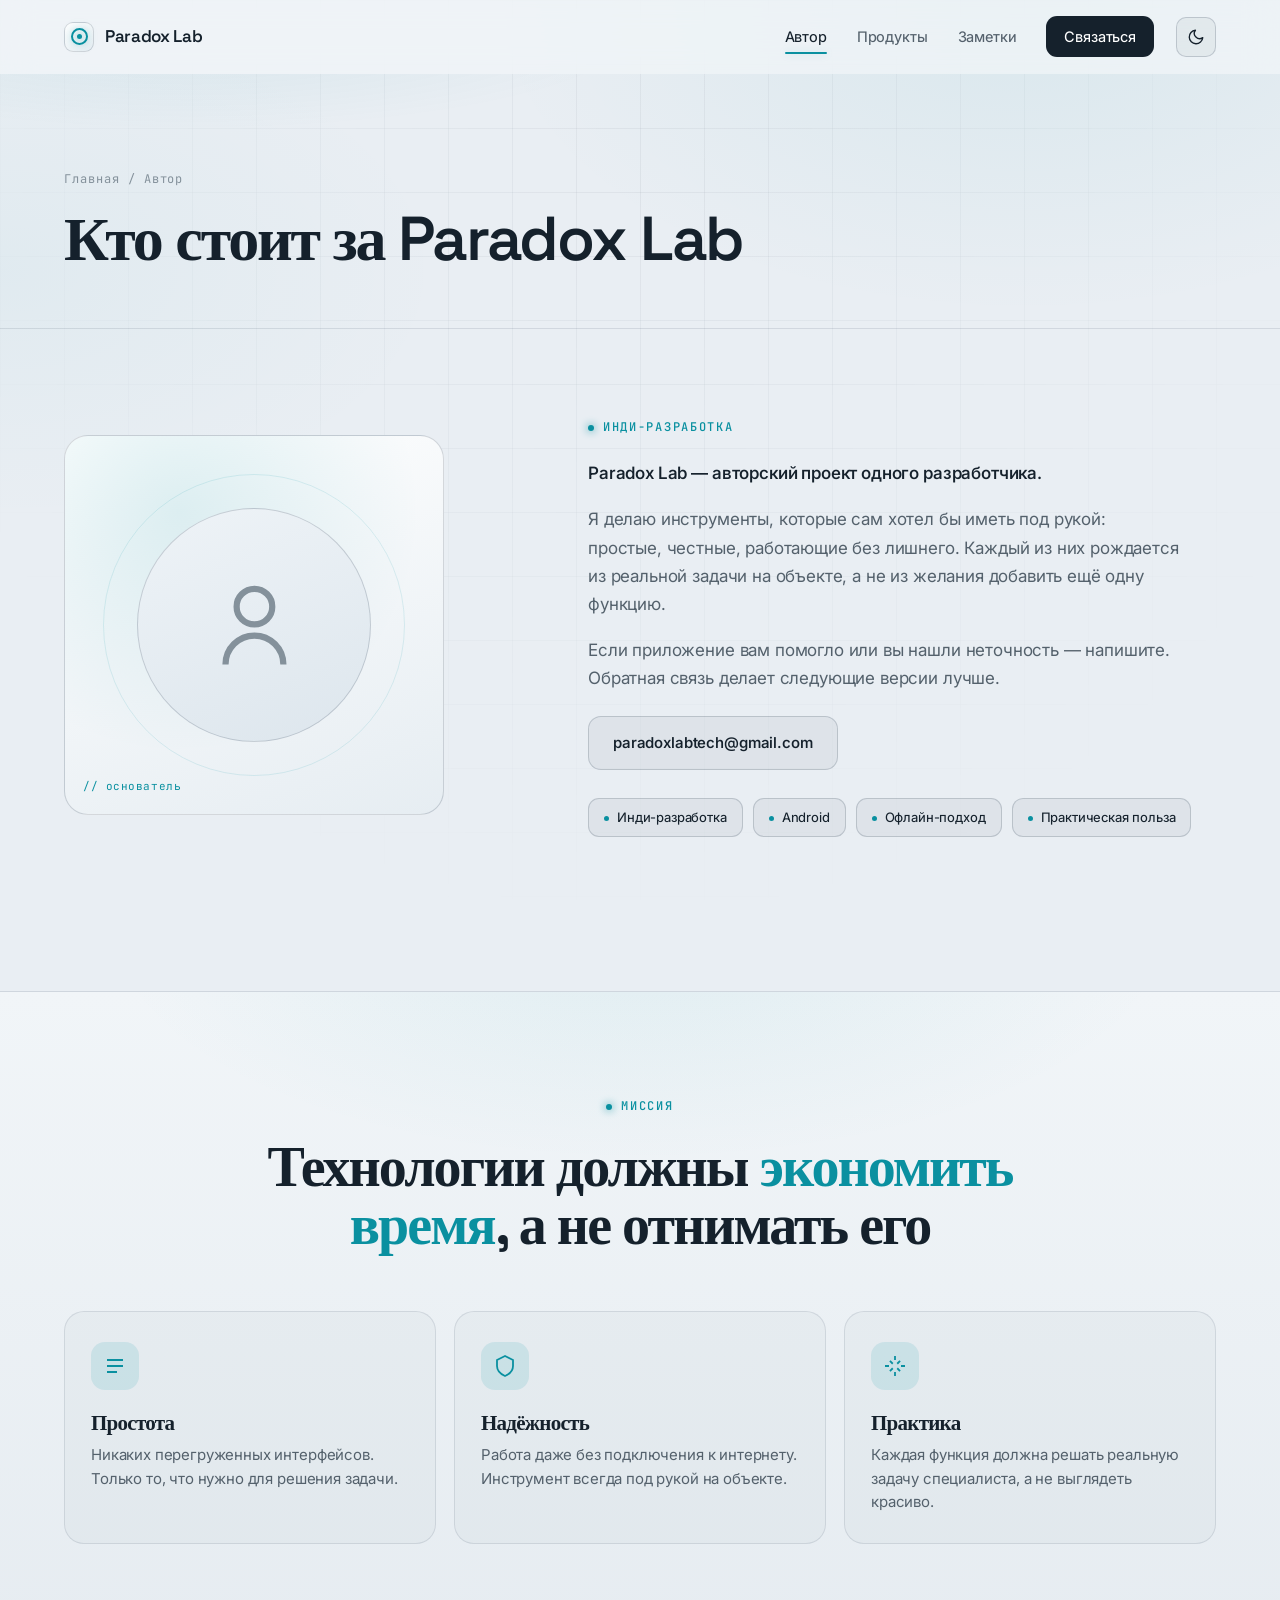
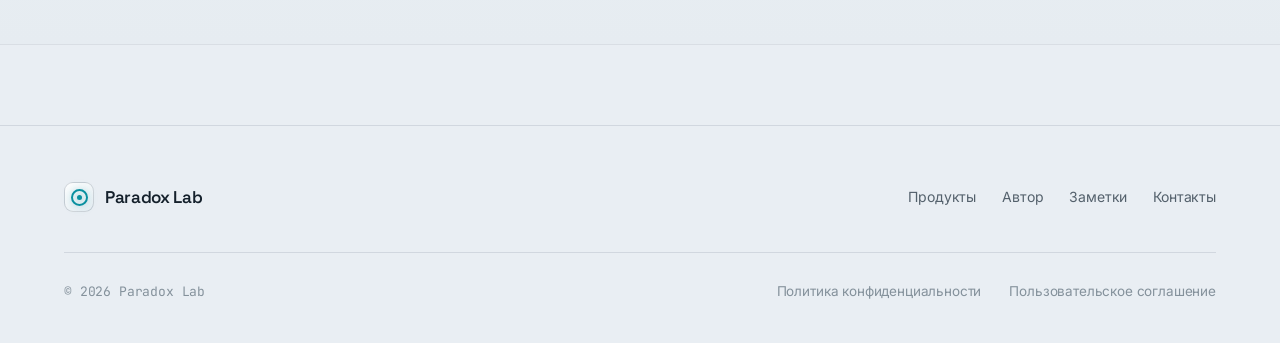
==== author.html @ bbe86b6c "Add files via upload" ====
<!DOCTYPE html>
<html lang="ru">
<head>
<meta charset="UTF-8">
<meta name="viewport" content="width=device-width, initial-scale=1.0">
<meta name="theme-color" content="#111315">
<title>Автор — Paradox Lab</title>
<link rel="icon" href="favicon.svg" type="image/svg+xml">
<link rel="stylesheet" href="styles.css">
<script>(function(){try{var t=localStorage.getItem('pl-theme');if(!t)t=matchMedia('(prefers-color-scheme: light)').matches?'light':'dark';document.documentElement.setAttribute('data-theme',t);}catch(e){}})();</script>
<style>
.author{padding:clamp(48px,7vw,84px) 0}
.author-grid{display:grid;grid-template-columns:.85fr 1.15fr;gap:60px;align-items:center}
.author-photo{position:relative;aspect-ratio:1;max-width:380px;border-radius:var(--radius-l);background:linear-gradient(160deg,var(--photo-1),var(--photo-2));border:1px solid var(--line-2);overflow:hidden;display:grid;place-items:center}
.author-photo::before{content:"";position:absolute;inset:0;background:radial-gradient(circle at 30% 20%,rgba(var(--accent-rgb),.12),transparent 60%)}
.author-photo .av{width:62%;height:62%;border-radius:50%;background:linear-gradient(160deg,var(--av-1),var(--av-2));border:1px solid var(--line-2);display:grid;place-items:center;position:relative;z-index:1}
.author-photo .av svg{width:46%;height:46%;stroke:var(--muted-2);fill:none;stroke-width:1.4}
.author-photo .ring{position:absolute;width:80%;height:80%;border:1px solid var(--accent-dim);border-radius:50%;z-index:0}
.author-photo .frame-tag{position:absolute;bottom:18px;left:18px;font-family:'JetBrains Mono';font-size:11px;color:var(--accent);z-index:2;letter-spacing:.05em}
.author-body p{color:var(--muted);font-size:17px;line-height:1.65;margin-bottom:18px;max-width:54ch}
.author-body p strong{color:var(--text);font-weight:550}

.mission{padding:clamp(60px,8vw,100px) 0;margin-top:clamp(40px,6vw,70px);background:linear-gradient(180deg,var(--panel-2),var(--panel-1));border-top:1px solid var(--line);border-bottom:1px solid var(--line);position:relative;overflow:hidden}
.mission::before{content:"";position:absolute;inset:0;background:radial-gradient(70% 60% at 50% -10%,rgba(var(--accent-rgb),.08),transparent 60%);pointer-events:none}
.mission-head{max-width:880px;margin:0 auto 56px;text-align:center}
.mission-head h2{font-size:clamp(30px,4.8vw,56px);font-weight:600}
.mission-cards{display:grid;grid-template-columns:repeat(3,1fr);gap:18px}
.mcard{background:var(--surface-1);border:1px solid var(--line);border-radius:var(--radius);padding:30px 26px;transition:border-color .3s,transform .3s,background .3s}
.mcard:hover{border-color:var(--accent-dim);transform:translateY(-4px);background:rgba(var(--accent-rgb),.03)}
.mcard .ic{width:48px;height:48px;border-radius:14px;background:var(--accent-dim);display:grid;place-items:center;margin-bottom:22px}
.mcard .ic svg{width:24px;height:24px;stroke:var(--accent);fill:none;stroke-width:1.8}
.mcard h3{font-size:21px;margin-bottom:10px;font-weight:600}
.mcard p{color:var(--muted);font-size:15px;line-height:1.55}

@media(max-width:960px){
  .author-grid{grid-template-columns:1fr;gap:48px}
  .author-photo{margin:0 auto}
  .mission-cards{grid-template-columns:1fr}
}
</style>
</head>
<body>
<div class="bg-field"></div>
<div class="bg-grid"></div>

<nav id="nav">
  <div class="nav-in">
    <a href="index.html" class="brand"><span class="glyph"></span>Paradox Lab</a>
    <div class="nav-links" id="navLinks">
      <a href="author.html" class="active">Автор</a>
      <a href="products.html">Продукты</a>
      <a href="notes.html">Заметки</a>
      <a href="contact.html" class="nav-cta">Связаться</a>
    </div>
    <button class="theme-toggle" id="themeToggle" aria-label="Сменить тему" title="Сменить тему"><svg class="ic-sun" viewBox="0 0 24 24"><circle cx="12" cy="12" r="4"/><path d="M12 2v2M12 20v2M4.93 4.93l1.41 1.41M17.66 17.66l1.41 1.41M2 12h2M20 12h2M6.34 17.66l-1.41 1.41M19.07 4.93l-1.41 1.41"/></svg><svg class="ic-moon" viewBox="0 0 24 24"><path d="M21 12.79A9 9 0 1 1 11.21 3 7 7 0 0 0 21 12.79z"/></svg></button>
    <button class="nav-toggle" id="navToggle" aria-label="Меню">☰</button>
  </div>
</nav>

<main>
<header class="page-head">
  <div class="wrap reveal in">
    <div class="crumb"><a href="index.html">Главная</a> / Автор</div>
    <h1>Кто стоит за Paradox Lab</h1>
  </div>
</header>

<section class="author">
  <div class="wrap">
    <div class="author-grid">
      <div class="author-photo reveal">
        <div class="ring"></div>
        <div class="av"><svg viewBox="0 0 24 24"><circle cx="12" cy="8" r="4"/><path d="M5.5 21a6.5 6.5 0 0 1 13 0"/></svg></div>
        <span class="frame-tag">// основатель</span>
      </div>
      <div class="author-body reveal" data-d="1">
        <span class="eyebrow">Инди-разработка</span>
        <p><strong>Paradox Lab — авторский проект одного разработчика.</strong></p>
        <p>Я делаю инструменты, которые сам хотел бы иметь под рукой: простые, честные, работающие без лишнего. Каждый из них рождается из реальной задачи на объекте, а не из желания добавить ещё одну функцию.</p>
        <p>Если приложение вам помогло или вы нашли неточность — напишите. Обратная связь делает следующие версии лучше.</p>
        <a href="mailto:paradoxlabtech@gmail.com" class="btn btn-ghost" style="margin-top:6px">paradoxlabtech@gmail.com</a>
        <div class="tags">
          <span class="tag">Инди-разработка</span>
          <span class="tag">Android</span>
          <span class="tag">Офлайн-подход</span>
          <span class="tag">Практическая польза</span>
        </div>
      </div>
    </div>
  </div>
</section>

<section class="mission">
  <div class="wrap">
    <div class="mission-head reveal">
      <span class="eyebrow" style="justify-content:center">Миссия</span>
      <h2>Технологии должны <span class="hl">экономить время</span>, а не отнимать его</h2>
    </div>
    <div class="mission-cards">
      <div class="mcard reveal" data-d="1">
        <span class="ic"><svg viewBox="0 0 24 24"><path d="M4 12h16M4 6h16M4 18h10"/></svg></span>
        <h3>Простота</h3>
        <p>Никаких перегруженных интерфейсов. Только то, что нужно для решения задачи.</p>
      </div>
      <div class="mcard reveal" data-d="2">
        <span class="ic"><svg viewBox="0 0 24 24"><path d="M12 2 4 6v6c0 5 3.5 8 8 10 4.5-2 8-5 8-10V6z"/></svg></span>
        <h3>Надёжность</h3>
        <p>Работа даже без подключения к интернету. Инструмент всегда под рукой на объекте.</p>
      </div>
      <div class="mcard reveal" data-d="3">
        <span class="ic"><svg viewBox="0 0 24 24"><path d="M12 2v4m0 12v4m10-10h-4M6 12H2m15.07-5.07-2.83 2.83M9.76 14.24l-2.83 2.83m10.14 0-2.83-2.83M9.76 9.76 6.93 6.93"/></svg></span>
        <h3>Практика</h3>
        <p>Каждая функция должна решать реальную задачу специалиста, а не выглядеть красиво.</p>
      </div>
    </div>
  </div>
</section>
</main>

<footer>
  <div class="wrap">
    <div class="foot-grid">
      <a href="index.html" class="brand"><span class="glyph"></span>Paradox Lab</a>
      <div class="foot-nav">
        <a href="products.html">Продукты</a><a href="author.html">Автор</a><a href="notes.html">Заметки</a><a href="contact.html">Контакты</a>
      </div>
    </div>
    <div class="foot-bottom">
      <span class="copyright">© 2026 Paradox Lab</span>
      <div class="foot-links"><a href="privacy.html">Политика конфиденциальности</a><a href="terms.html">Пользовательское соглашение</a></div>
    </div>
  </div>
</footer>
<script src="app.js"></script>
</body>
</html>
---- styles.css ----
@import url('https://fonts.googleapis.com/css2?family=Space+Grotesk:wght@400;500;600;700&family=Inter:wght@400;450;500;600&family=JetBrains+Mono:wght@400;500&display=swap');

:root{
  --bg:#111315;--bg-2:#15181b;--bg-3:#0c0e10;--surface:#181c1f;
  --line:rgba(255,255,255,.07);--line-2:rgba(255,255,255,.12);
  --text:#eef1f2;--muted:#9aa3a7;--muted-2:#6b7479;
  --accent:#28d4d4;--accent-rgb:40,212,212;--accent-dim:rgba(var(--accent-rgb),.14);--accent-glow:rgba(var(--accent-rgb),.32);
  --sel-fg:#04181b;--on-accent:#04181b;--notch:#070809;
  --surface-1:rgba(255,255,255,.02);--surface-2:rgba(255,255,255,.04);--surface-3:rgba(255,255,255,.035);
  --hover-1:rgba(255,255,255,.08);--hover-soft:rgba(var(--accent-rgb),.03);
  --nav-bg:rgba(17,19,21,.66);--nav-bg-scrolled:rgba(17,19,21,.82);--nav-bg-mobile:rgba(13,15,17,.97);
  --glyph-1:#1c2226;--glyph-2:#0f1316;--btn-solid-fg:#0d0f11;
  --phone-1:#23282c;--phone-2:#0d1012;--panel-1:#0a0c0e;--panel-2:#0d0f11;
  --photo-1:#1a1f23;--photo-2:#0e1114;--av-1:#222a2e;--av-2:#13171a;
  --thumb-1:#13181b;--thumb-2:#0c0f11;--rav-1:#1f262a;--rav-2:#13181b;
  --radius-s:16px;--radius:20px;--radius-l:24px;--max:1200px;
  --ease:cubic-bezier(.22,.61,.36,1);
}
html[data-theme="light"]{
  --bg:#e9eef3;--bg-2:#dde5ec;--bg-3:#ffffff;--surface:#ffffff;
  --line:rgba(22,42,62,.11);--line-2:rgba(22,42,62,.18);
  --text:#15212c;--muted:#54616c;--muted-2:#84919b;
  --accent:#0a90a0;--accent-rgb:10,144,160;--accent-dim:rgba(var(--accent-rgb),.12);--accent-glow:rgba(var(--accent-rgb),.20);
  --sel-fg:#ffffff;--notch:#c5cfd8;
  --surface-1:rgba(22,42,62,.025);--surface-2:rgba(22,42,62,.05);--surface-3:#ffffff;
  --hover-1:rgba(22,42,62,.06);--hover-soft:rgba(var(--accent-rgb),.06);
  --nav-bg:rgba(241,245,248,.72);--nav-bg-scrolled:rgba(241,245,248,.9);--nav-bg-mobile:rgba(241,245,248,.98);
  --glyph-1:#ffffff;--glyph-2:#e6edf2;--btn-solid-fg:#ffffff;
  --phone-1:#e3e9ef;--phone-2:#c7d0d9;--panel-1:#e6ecf1;--panel-2:#f1f5f8;
  --photo-1:#ffffff;--photo-2:#e6edf2;--av-1:#eef3f7;--av-2:#dde6ed;
  --thumb-1:#e8eef3;--thumb-2:#f2f6f9;--rav-1:#e8eef3;--rav-2:#dbe4ec;
}
*{margin:0;padding:0;box-sizing:border-box}
html{scroll-behavior:smooth;-webkit-text-size-adjust:100%}
body{background:var(--bg);color:var(--text);font-family:'Inter',system-ui,sans-serif;font-size:16px;line-height:1.6;-webkit-font-smoothing:antialiased;overflow-x:hidden;letter-spacing:-.01em;min-height:100vh;display:flex;flex-direction:column}
::selection{background:var(--accent);color:var(--sel-fg)}
body{transition:background .3s var(--ease),color .3s var(--ease)}
a{color:inherit}
.wrap{max-width:var(--max);margin:0 auto;padding:0 24px;width:100%}
main{flex:1}

/* background */
.bg-field{position:fixed;inset:0;z-index:-2;pointer-events:none;background:radial-gradient(60% 50% at 80% 0%,rgba(var(--accent-rgb),.07),transparent 70%),radial-gradient(50% 40% at 0% 30%,rgba(var(--accent-rgb),.04),transparent 70%),var(--bg)}
.bg-grid{position:fixed;inset:0;z-index:-1;pointer-events:none;opacity:.5;background-image:linear-gradient(var(--line) 1px,transparent 1px),linear-gradient(90deg,var(--line) 1px,transparent 1px);background-size:64px 64px;-webkit-mask-image:radial-gradient(circle at 50% 20%,#000,transparent 80%);mask-image:radial-gradient(circle at 50% 20%,#000,transparent 80%)}

/* nav */
nav{position:sticky;top:0;z-index:100;backdrop-filter:blur(16px);-webkit-backdrop-filter:blur(16px);background:var(--nav-bg);border-bottom:1px solid transparent;transition:border-color .3s,background .3s}
nav.scrolled{border-color:var(--line);background:var(--nav-bg-scrolled)}
.nav-in{max-width:var(--max);margin:0 auto;padding:16px 24px;display:flex;align-items:center;justify-content:flex-start;gap:22px}
.brand{display:flex;align-items:center;gap:11px;font-family:'Space Grotesk';font-weight:600;font-size:17px;letter-spacing:-.02em;text-decoration:none;color:var(--text)}
.brand .glyph{width:30px;height:30px;border-radius:9px;position:relative;background:linear-gradient(145deg,var(--glyph-1),var(--glyph-2));border:1px solid var(--line-2);display:grid;place-items:center;flex-shrink:0}
.brand .glyph::before{content:"";width:13px;height:13px;border:2px solid var(--accent);border-radius:50%;box-shadow:0 0 12px var(--accent-glow)}
.brand .glyph::after{content:"";position:absolute;width:5px;height:5px;background:var(--accent);border-radius:50%;box-shadow:0 0 8px var(--accent)}
.nav-links{display:flex;align-items:center;gap:30px;margin-left:auto}
.nav-links a{color:var(--muted);text-decoration:none;font-size:14.5px;font-weight:450;transition:color .2s}
.nav-links a:hover,.nav-links a.active{color:var(--text)}
.nav-links a.active{position:relative}
.nav-links a.active::after{content:"";position:absolute;bottom:-6px;left:0;right:0;height:2px;background:var(--accent);border-radius:2px;box-shadow:0 0 8px var(--accent-glow)}
.nav-cta{padding:9px 18px;border-radius:11px;background:var(--text);color:var(--btn-solid-fg)!important;font-weight:550;font-size:14px;cursor:pointer;transition:transform .2s,box-shadow .2s;text-decoration:none}
.nav-cta:hover{transform:translateY(-1px);box-shadow:0 8px 24px rgba(0,0,0,.4)}
.nav-cta.active::after{display:none}
.nav-toggle{display:none;background:none;border:1px solid var(--line-2);border-radius:10px;width:40px;height:40px;color:var(--text);cursor:pointer;font-size:18px}
.theme-toggle{background:var(--surface-2);border:1px solid var(--line-2);border-radius:10px;width:40px;height:40px;color:var(--text);cursor:pointer;display:grid;place-items:center;flex-shrink:0;transition:background .2s,transform .2s,color .2s}
.theme-toggle:hover{background:var(--hover-1);transform:translateY(-1px);color:var(--accent)}
.theme-toggle svg{width:18px;height:18px;fill:none;stroke:currentColor;stroke-width:1.8;stroke-linecap:round;stroke-linejoin:round;display:block}
.theme-toggle .ic-moon{display:none}
html[data-theme="light"] .theme-toggle .ic-sun{display:none}
html[data-theme="light"] .theme-toggle .ic-moon{display:block}

/* buttons */
.btn{display:inline-flex;align-items:center;gap:9px;padding:14px 24px;border-radius:13px;font-weight:550;font-size:15px;text-decoration:none;cursor:pointer;border:1px solid transparent;transition:transform .22s var(--ease),box-shadow .22s,background .22s,border-color .22s;letter-spacing:-.01em}
.btn-primary{background:var(--accent);color:var(--on-accent);box-shadow:0 0 0 1px rgba(var(--accent-rgb),.4),0 8px 30px -8px var(--accent-glow)}
.btn-primary:hover{transform:translateY(-2px);box-shadow:0 0 0 1px rgba(var(--accent-rgb),.5),0 14px 40px -8px var(--accent-glow)}
.btn-ghost{background:var(--surface-2);color:var(--text);border-color:var(--line-2)}
.btn-ghost:hover{background:var(--hover-1);transform:translateY(-2px)}
.btn .arr{transition:transform .25s var(--ease)}
.btn:hover .arr{transform:translateX(3px)}

/* headings */
.eyebrow{display:inline-flex;align-items:center;gap:9px;font-family:'JetBrains Mono';font-size:12px;font-weight:500;letter-spacing:.14em;text-transform:uppercase;color:var(--accent);margin-bottom:22px}
.eyebrow::before{content:"";width:6px;height:6px;border-radius:50%;background:var(--accent);box-shadow:0 0 8px var(--accent)}
h1,h2,h3{font-family:'Space Grotesk';letter-spacing:-.035em;line-height:1.04;font-weight:600}
.sec-title{font-size:clamp(30px,4.5vw,52px);margin-bottom:18px}
.sec-sub{color:var(--muted);font-size:clamp(16px,2vw,18.5px);max-width:620px;line-height:1.55}
.hl{color:var(--accent)}

/* page header (inner pages) */
.page-head{padding:clamp(56px,8vw,96px) 0 clamp(36px,5vw,56px);border-bottom:1px solid var(--line);position:relative;overflow:hidden}
.page-head::before{content:"";position:absolute;inset:0;background:radial-gradient(60% 70% at 15% -20%,rgba(var(--accent-rgb),.08),transparent 60%);pointer-events:none}
.page-head .crumb{font-family:'JetBrains Mono';font-size:12px;color:var(--muted-2);letter-spacing:.08em;margin-bottom:18px}
.page-head .crumb a{color:var(--muted-2);text-decoration:none;transition:color .2s}
.page-head .crumb a:hover{color:var(--accent)}
.page-head h1{font-size:clamp(34px,5.5vw,62px);font-weight:600;max-width:18ch;position:relative}
.page-head p{color:var(--muted);font-size:clamp(16px,2vw,18.5px);max-width:54ch;margin-top:20px;line-height:1.6;position:relative}

/* reveal */
.reveal{opacity:0;transform:translateY(26px);transition:opacity .8s var(--ease),transform .8s var(--ease)}
.reveal.in{opacity:1;transform:none}
.reveal[data-d="1"]{transition-delay:.08s}.reveal[data-d="2"]{transition-delay:.16s}.reveal[data-d="3"]{transition-delay:.24s}.reveal[data-d="4"]{transition-delay:.32s}

/* tags */
.tags{display:flex;flex-wrap:wrap;gap:10px;margin-top:28px}
.tag{font-size:13px;color:var(--text);padding:8px 15px;border-radius:11px;background:var(--surface-2);border:1px solid var(--line-2);font-weight:450}
.tag::before{content:"";display:inline-block;width:5px;height:5px;border-radius:50%;background:var(--accent);margin-right:8px;vertical-align:middle}

/* footer */
footer{border-top:1px solid var(--line);padding:56px 0 40px;margin-top:80px}
.foot-grid{display:flex;align-items:center;justify-content:space-between;gap:24px;flex-wrap:wrap;margin-bottom:40px}
.foot-nav{display:flex;gap:26px;flex-wrap:wrap}
.foot-nav a{color:var(--muted);text-decoration:none;font-size:14px;transition:color .2s}
.foot-nav a:hover{color:var(--text)}
.foot-links{display:flex;gap:28px;flex-wrap:wrap}
.foot-links a{color:var(--muted-2);text-decoration:none;font-size:13.5px;transition:color .2s}
.foot-links a:hover{color:var(--text)}
.foot-bottom{border-top:1px solid var(--line);padding-top:28px;display:flex;justify-content:space-between;align-items:center;gap:16px;flex-wrap:wrap}
.copyright{color:var(--muted-2);font-size:13px;font-family:'JetBrains Mono'}
.foot-made{color:var(--muted-2);font-size:13px}
.foot-made .dot{color:var(--accent)}

/* ---- phone mockup (shared) ---- */
.phone{position:relative;width:280px;height:570px;border-radius:42px;background:linear-gradient(160deg,var(--phone-1),var(--phone-2));padding:11px;box-shadow:0 40px 90px -30px rgba(0,0,0,.55),0 0 0 1px var(--line);z-index:2}
.phone .screen{width:100%;height:100%;border-radius:32px;background:var(--bg-3);overflow:hidden;position:relative;border:1px solid var(--line)}
.phone .notch{position:absolute;top:11px;left:50%;transform:translateX(-50%);width:96px;height:26px;background:var(--notch);border-radius:0 0 16px 16px;z-index:5}
.app{padding:46px 16px 18px;height:100%;display:flex;flex-direction:column;font-size:12px}
.app-top{display:flex;align-items:center;justify-content:space-between;margin-bottom:18px}
.app-logo{display:flex;align-items:center;gap:8px;font-family:'Space Grotesk';font-weight:600;font-size:13px}
.app-logo .b{width:22px;height:22px;border-radius:7px;background:var(--accent-dim);display:grid;place-items:center}
.app-logo .b svg{width:13px;height:13px;stroke:var(--accent);fill:none;stroke-width:2}
.app-pill{font-family:'JetBrains Mono';font-size:8.5px;letter-spacing:.08em;color:var(--accent);border:1px solid var(--accent-dim);padding:3px 7px;border-radius:20px}
.app-card{background:var(--surface-3);border:1px solid var(--line);border-radius:14px;padding:13px;margin-bottom:11px}
.app-card .lbl{color:var(--muted-2);font-size:9px;letter-spacing:.06em;text-transform:uppercase;margin-bottom:7px;font-family:'JetBrains Mono'}
.app-row{display:flex;justify-content:space-between;align-items:baseline;margin-bottom:5px}
.app-row .k{color:var(--muted);font-size:11px}
.app-row .v{font-family:'Space Grotesk';font-weight:600;font-size:13px;color:var(--text)}
.app-row .v.acc{color:var(--accent)}
.gbar{height:6px;border-radius:6px;background:var(--surface-2);overflow:hidden;margin-top:9px}
.gbar i{display:block;height:100%;width:62%;background:linear-gradient(90deg,var(--accent),rgba(var(--accent-rgb),.5));border-radius:6px;box-shadow:0 0 12px var(--accent-glow)}
.app-result{margin-top:auto;background:linear-gradient(150deg,var(--accent-dim),rgba(var(--accent-rgb),.04));border:1px solid var(--accent-dim);border-radius:14px;padding:13px;text-align:center}
.app-result .big{font-family:'Space Grotesk';font-weight:700;font-size:26px;color:var(--accent);line-height:1;margin:3px 0 4px}
.app-result .cap{font-size:9.5px;color:var(--muted)}
.app-tabs{display:flex;justify-content:space-around;padding-top:12px;margin-top:11px;border-top:1px solid var(--line)}
.app-tabs span{width:5px;height:5px;border-radius:50%;background:var(--line-2)}
.app-tabs span.on{background:var(--accent);box-shadow:0 0 8px var(--accent)}

/* responsive base */
@media(max-width:680px){
  .wrap{padding:0 18px}
  .nav-links{display:none}
  .nav-links.open{display:flex;position:absolute;top:100%;left:0;right:0;flex-direction:column;align-items:flex-start;gap:18px;background:var(--nav-bg-mobile);backdrop-filter:blur(16px);padding:24px;border-bottom:1px solid var(--line)}
  .nav-links.open a.active::after{display:none}
  .nav-toggle{display:grid;place-items:center}
  .theme-toggle{margin-left:auto}
  .foot-bottom{flex-direction:column;align-items:flex-start}
}
@media(prefers-reduced-motion:reduce){*{animation:none!important}.reveal{opacity:1;transform:none;transition:none}}
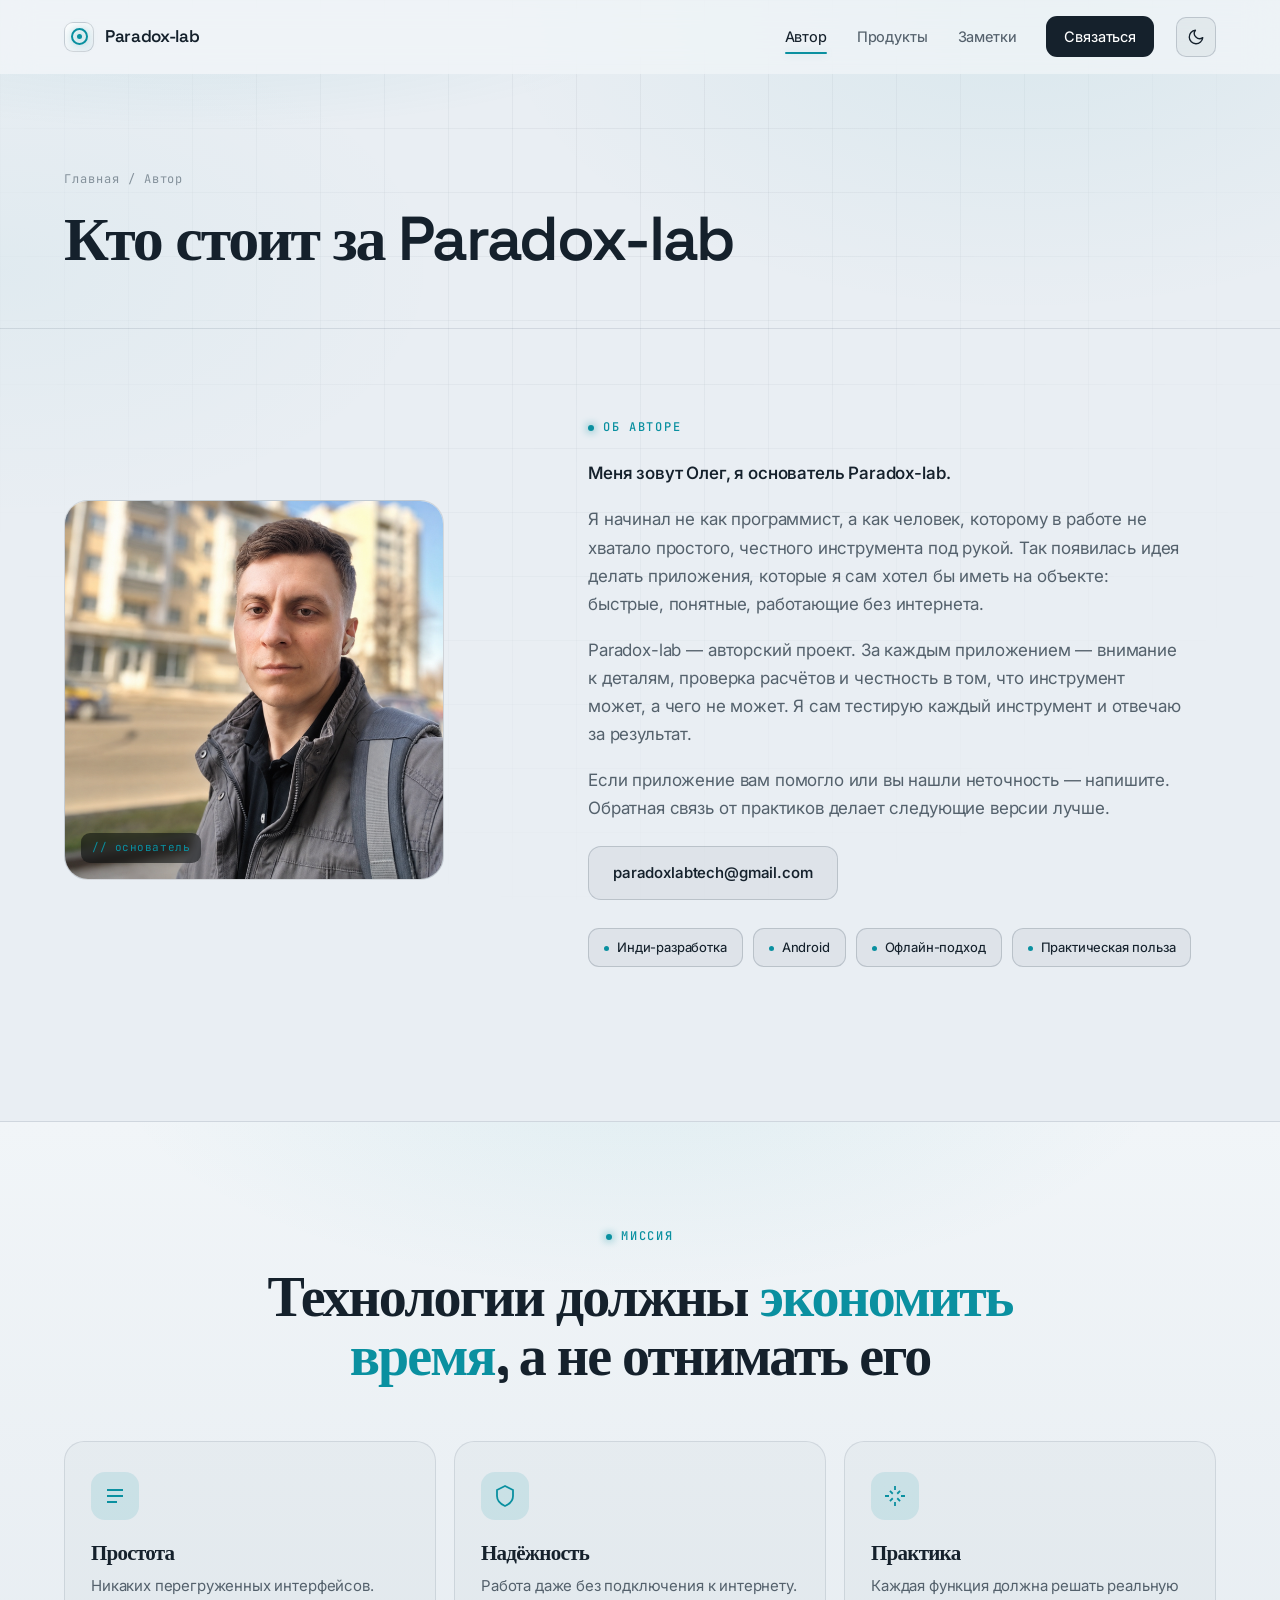
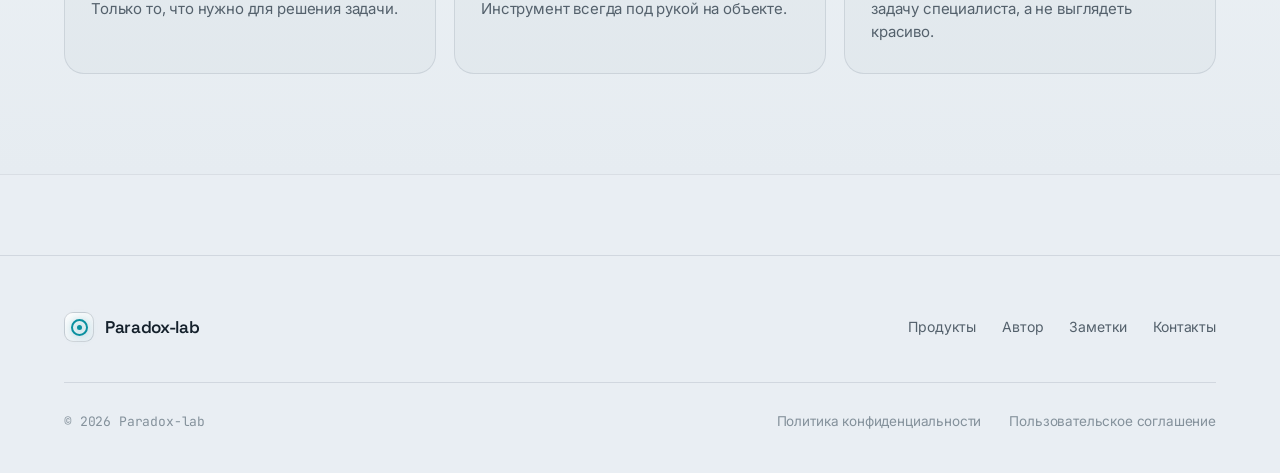
==== commit 04b1823c: "Add files via upload" ====
--- a/author.html
+++ b/author.html
@@ -4,7 +4,7 @@
 <meta charset="UTF-8">
 <meta name="viewport" content="width=device-width, initial-scale=1.0">
 <meta name="theme-color" content="#111315">
-<title>Автор — Paradox Lab</title>
+<title>Автор — Paradox-lab</title>
 <link rel="icon" href="favicon.svg" type="image/svg+xml">
 <link rel="stylesheet" href="styles.css">
 <script>(function(){try{var t=localStorage.getItem('pl-theme');if(!t)t=matchMedia('(prefers-color-scheme: light)').matches?'light':'dark';document.documentElement.setAttribute('data-theme',t);}catch(e){}})();</script>
@@ -16,7 +16,8 @@
 .author-photo .av{width:62%;height:62%;border-radius:50%;background:linear-gradient(160deg,var(--av-1),var(--av-2));border:1px solid var(--line-2);display:grid;place-items:center;position:relative;z-index:1}
 .author-photo .av svg{width:46%;height:46%;stroke:var(--muted-2);fill:none;stroke-width:1.4}
 .author-photo .ring{position:absolute;width:80%;height:80%;border:1px solid var(--accent-dim);border-radius:50%;z-index:0}
-.author-photo .frame-tag{position:absolute;bottom:18px;left:18px;font-family:'JetBrains Mono';font-size:11px;color:var(--accent);z-index:2;letter-spacing:.05em}
+.author-photo .photo-img{position:absolute;inset:0;width:100%;height:100%;object-fit:cover;z-index:1}
+.author-photo .frame-tag{position:absolute;bottom:16px;left:16px;font-family:'JetBrains Mono';font-size:11px;color:var(--accent);z-index:2;letter-spacing:.05em;background:rgba(8,12,14,.55);padding:6px 11px;border-radius:9px;backdrop-filter:blur(4px);-webkit-backdrop-filter:blur(4px)}
 .author-body p{color:var(--muted);font-size:17px;line-height:1.65;margin-bottom:18px;max-width:54ch}
 .author-body p strong{color:var(--text);font-weight:550}
 
@@ -45,7 +46,7 @@
 
 <nav id="nav">
   <div class="nav-in">
-    <a href="index.html" class="brand"><span class="glyph"></span>Paradox Lab</a>
+    <a href="index.html" class="brand"><span class="glyph"></span>Paradox-lab</a>
     <div class="nav-links" id="navLinks">
       <a href="author.html" class="active">Автор</a>
       <a href="products.html">Продукты</a>
@@ -61,7 +62,7 @@
 <header class="page-head">
   <div class="wrap reveal in">
     <div class="crumb"><a href="index.html">Главная</a> / Автор</div>
-    <h1>Кто стоит за Paradox Lab</h1>
+    <h1>Кто стоит за Paradox-lab</h1>
   </div>
 </header>
 
@@ -69,15 +70,15 @@
   <div class="wrap">
     <div class="author-grid">
       <div class="author-photo reveal">
-        <div class="ring"></div>
-        <div class="av"><svg viewBox="0 0 24 24"><circle cx="12" cy="8" r="4"/><path d="M5.5 21a6.5 6.5 0 0 1 13 0"/></svg></div>
+        <img src="founder.png" alt="Олег — основатель Paradox-lab" class="photo-img" onerror="this.style.display='none'">
         <span class="frame-tag">// основатель</span>
       </div>
       <div class="author-body reveal" data-d="1">
-        <span class="eyebrow">Инди-разработка</span>
-        <p><strong>Paradox Lab — авторский проект одного разработчика.</strong></p>
-        <p>Я делаю инструменты, которые сам хотел бы иметь под рукой: простые, честные, работающие без лишнего. Каждый из них рождается из реальной задачи на объекте, а не из желания добавить ещё одну функцию.</p>
-        <p>Если приложение вам помогло или вы нашли неточность — напишите. Обратная связь делает следующие версии лучше.</p>
+        <span class="eyebrow">Об авторе</span>
+        <p><strong>Меня зовут Олег, я основатель Paradox-lab.</strong></p>
+        <p>Я начинал не как программист, а как человек, которому в работе не хватало простого, честного инструмента под рукой. Так появилась идея делать приложения, которые я сам хотел бы иметь на объекте: быстрые, понятные, работающие без интернета.</p>
+        <p>Paradox-lab — авторский проект. За каждым приложением — внимание к деталям, проверка расчётов и честность в том, что инструмент может, а чего не может. Я сам тестирую каждый инструмент и отвечаю за результат.</p>
+        <p>Если приложение вам помогло или вы нашли неточность — напишите. Обратная связь от практиков делает следующие версии лучше.</p>
         <a href="mailto:paradoxlabtech@gmail.com" class="btn btn-ghost" style="margin-top:6px">paradoxlabtech@gmail.com</a>
         <div class="tags">
           <span class="tag">Инди-разработка</span>
@@ -120,13 +121,13 @@
 <footer>
   <div class="wrap">
     <div class="foot-grid">
-      <a href="index.html" class="brand"><span class="glyph"></span>Paradox Lab</a>
+      <a href="index.html" class="brand"><span class="glyph"></span>Paradox-lab</a>
       <div class="foot-nav">
         <a href="products.html">Продукты</a><a href="author.html">Автор</a><a href="notes.html">Заметки</a><a href="contact.html">Контакты</a>
       </div>
     </div>
     <div class="foot-bottom">
-      <span class="copyright">© 2026 Paradox Lab</span>
+      <span class="copyright">© 2026 Paradox-lab</span>
       <div class="foot-links"><a href="privacy.html">Политика конфиденциальности</a><a href="terms.html">Пользовательское соглашение</a></div>
     </div>
   </div>
--- a/styles.css
+++ b/styles.css
@@ -37,6 +37,7 @@
 body{transition:background .3s var(--ease),color .3s var(--ease)}
 a{color:inherit}
 .wrap{max-width:var(--max);margin:0 auto;padding:0 24px;width:100%}
+.wrap.narrow{max-width:820px}
 main{flex:1}
 
 /* background */
@@ -142,6 +143,16 @@
 .app-tabs span{width:5px;height:5px;border-radius:50%;background:var(--line-2)}
 .app-tabs span.on{background:var(--accent);box-shadow:0 0 8px var(--accent)}
 
+/* article (notes) */
+.article{padding:clamp(40px,6vw,72px) 0 clamp(48px,7vw,90px)}
+.article .meta{font-family:'JetBrains Mono';font-size:12px;color:var(--muted-2);letter-spacing:.06em;margin-bottom:10px}
+.article p{color:var(--muted);font-size:17px;line-height:1.75;margin-bottom:20px;max-width:68ch}
+.article p strong{color:var(--text);font-weight:550}
+.article .lead{color:var(--text);font-size:19px;line-height:1.7}
+.article .back{display:inline-flex;align-items:center;gap:8px;margin-top:18px;color:var(--accent);text-decoration:none;font-size:14.5px;font-weight:500}
+.article .back .arr{transition:transform .25s}
+.article .back:hover .arr{transform:translateX(-4px)}
+
 /* responsive base */
 @media(max-width:680px){
   .wrap{padding:0 18px}
